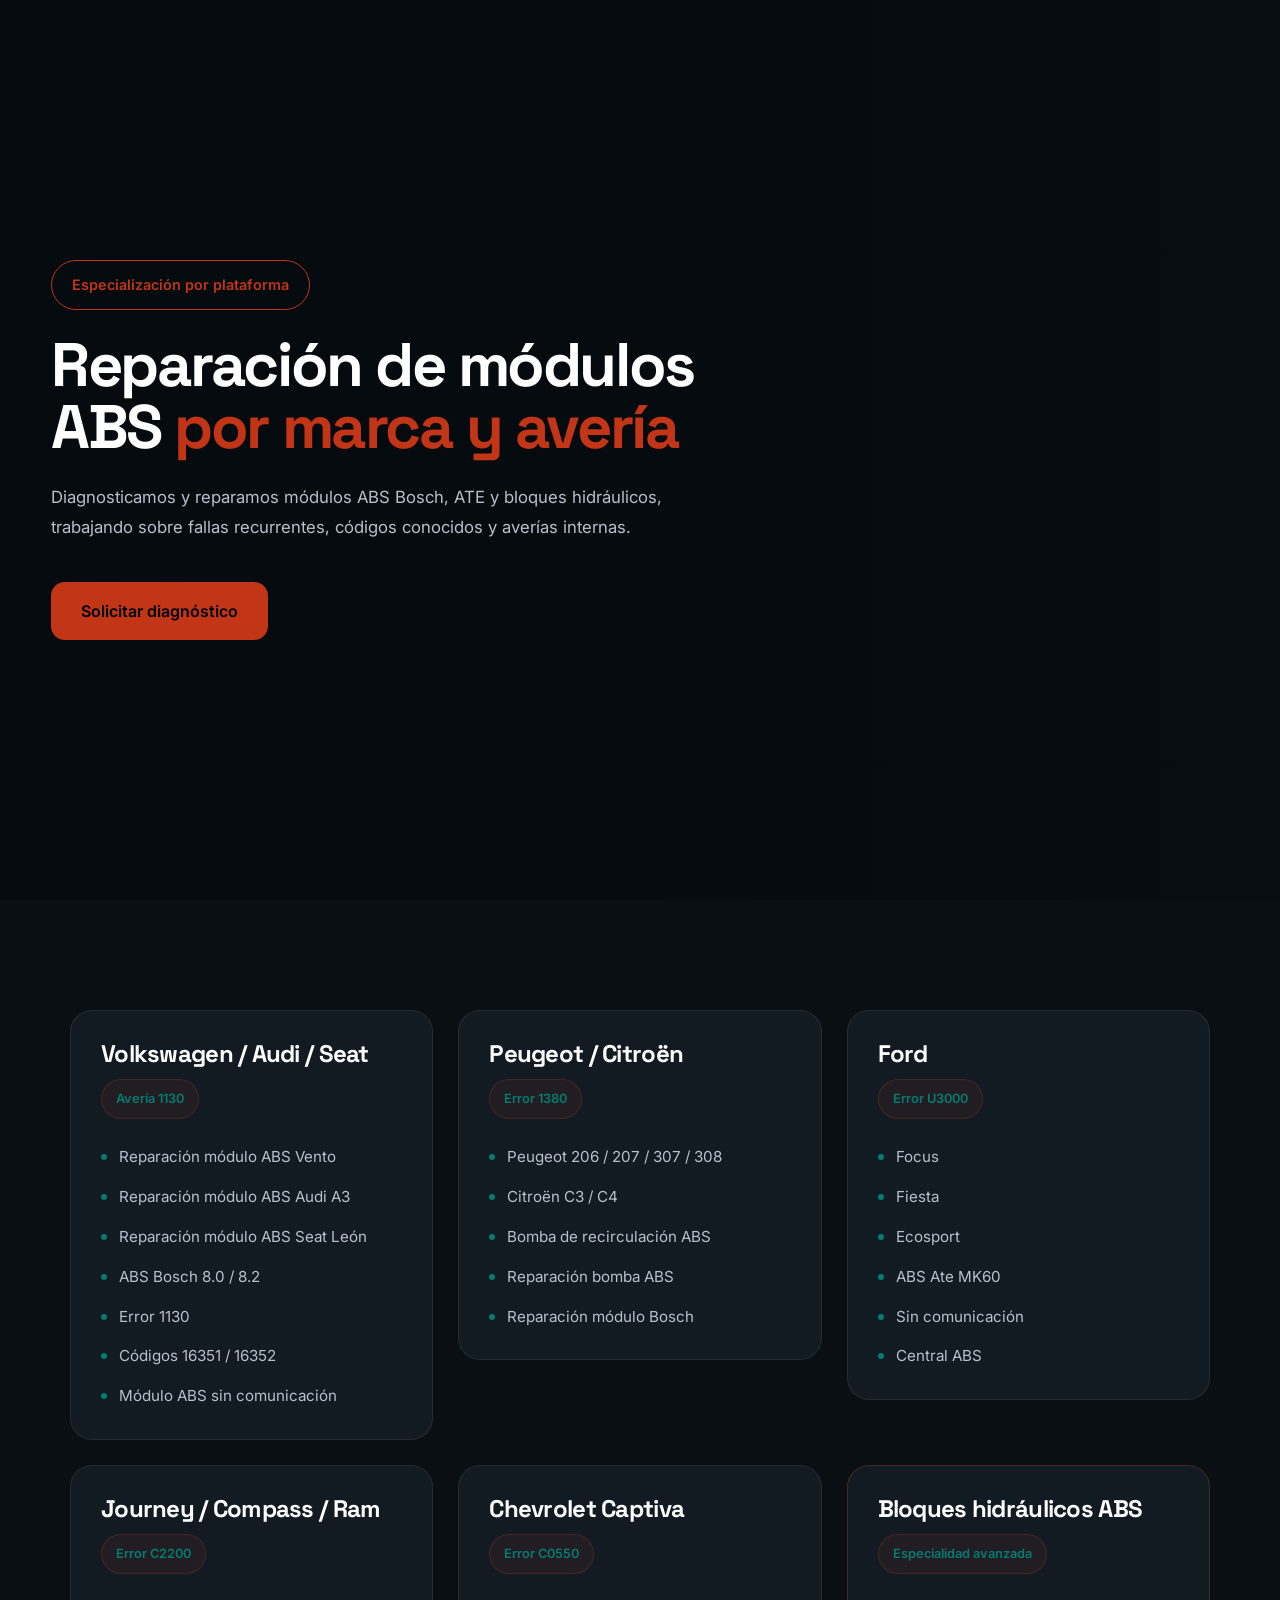
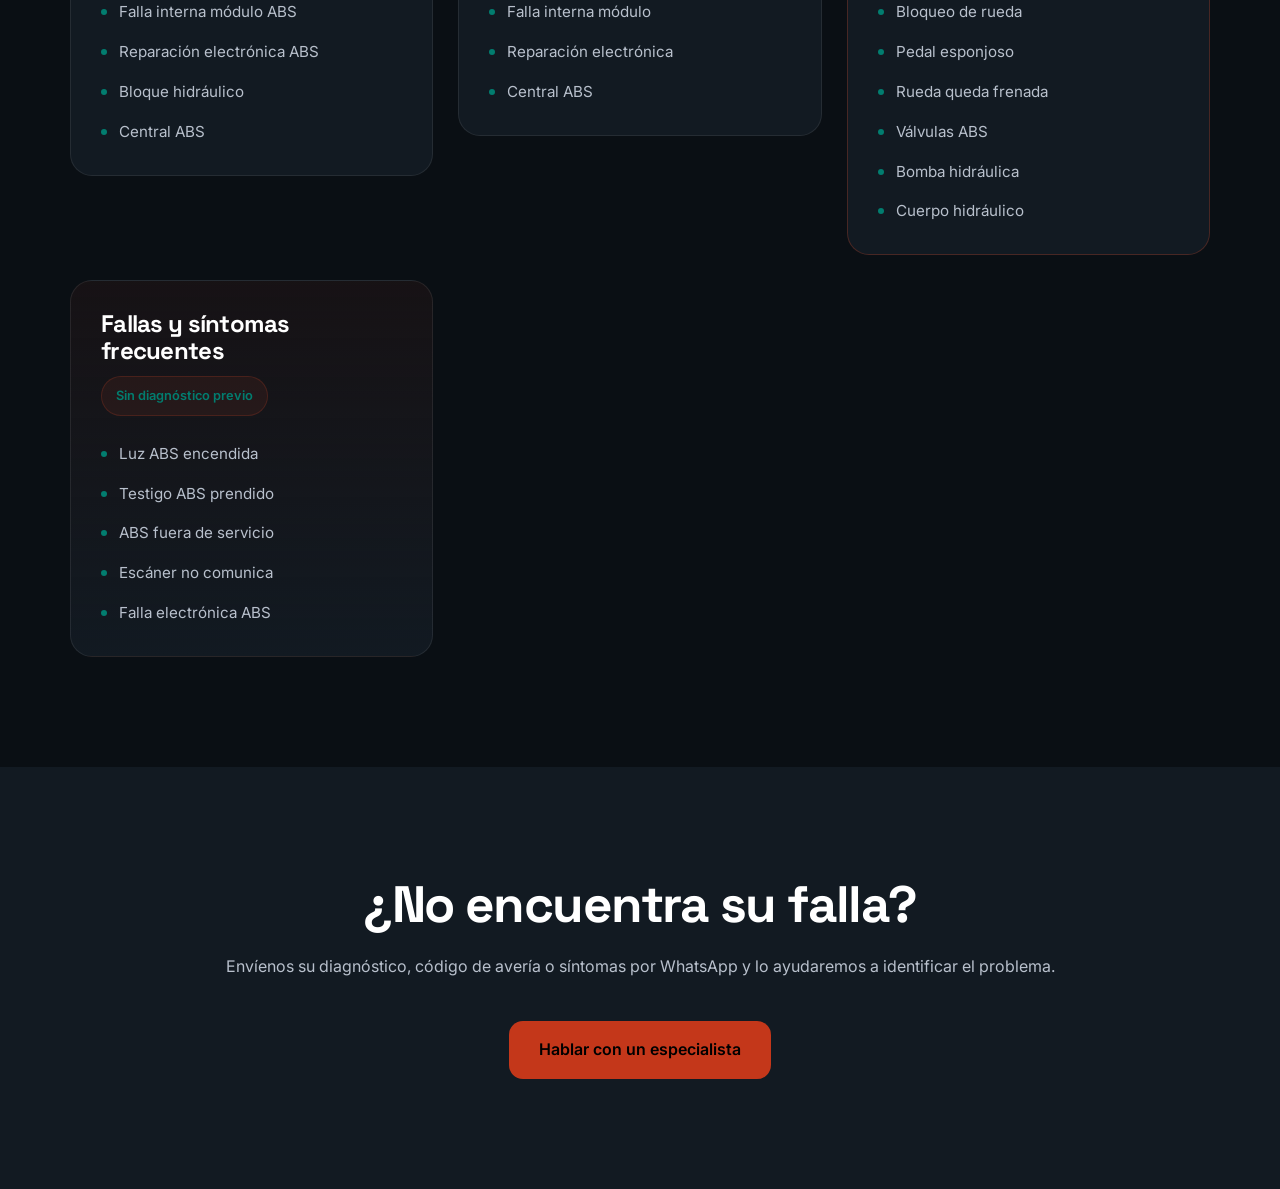
==== codigos.html @ b4c929f1 "Update codigos.html" ====
<!DOCTYPE html>
<html lang="es">

<head>
    <meta charset="UTF-8">
    <meta name="viewport" content="width=device-width, initial-scale=1.0">

    <title>
        Reparación de Módulos ABS por Marca y Avería | ABS Lab
    </title>

    <meta name="description"
        content="Reparación de módulos ABS por marca, modelo, códigos de avería y fallas recurrentes. Especialistas en ABS Bosch, ATE y bloques hidráulicos.">

    <meta name="robots" content="index, follow">

    <!-- SEO -->
    <meta name="keywords"
        content="reparación módulo ABS, avería 1130 ABS, error U3000 ABS, código C2200 ABS, reparación bloque hidráulico ABS, luz ABS encendida">

    <!-- Open Graph -->
    <meta property="og:title" content="Reparación de módulos ABS por marca y avería">
    <meta property="og:description"
        content="Especialistas en diagnóstico y reparación de módulos ABS, ESP y bloques hidráulicos.">
    <meta property="og:type" content="website">

    <!-- Fonts -->
    <link rel="preconnect" href="https://fonts.googleapis.com">
    <link rel="preconnect" href="https://fonts.gstatic.com" crossorigin>
    <link
        href="https://fonts.googleapis.com/css2?family=Inter:wght@300;400;500;600;700&family=Space+Grotesk:wght@500;600;700&display=swap"
        rel="stylesheet">

    <!-- Icons -->
    <link rel="stylesheet"
        href="https://cdnjs.cloudflare.com/ajax/libs/font-awesome/6.5.1/css/all.min.css">

    <!-- Main CSS -->
    <link rel="stylesheet" href="css/style.css">
        <link rel="icon" type="image/png" sizes="32x32" href="imgs/favicon.png">
    <link rel="apple-touch-icon" href="imgs/favicon.png">

</head>

<body>

    <!-- HERO -->
    <section class="hero">
        <div class="hero-overlay"></div>

        <div class="container hero-content">
            <div class="hero-text">

                <span class="hero-badge">
                    Especialización por plataforma
                </span>

                <h1>
                    Reparación de módulos ABS
                    <span>por marca y avería</span>
                </h1>

                <p class="hero-description">
                    Diagnosticamos y reparamos módulos ABS Bosch, ATE y bloques hidráulicos,
                    trabajando sobre fallas recurrentes, códigos conocidos y averías internas.
                </p>

                <div class="hero-buttons">
                    <a href="https://wa.me/5491149929383" class="btn btn-primary">
                        Solicitar diagnóstico
                    </a>
                </div>

            </div>
        </div>
    </section>

    <!-- CATALOGO -->
    <section class="abs-catalog">
        <div class="container">

            <div class="catalog-grid">

                <!-- Grupo 1 -->
                <article class="catalog-card">
                    <div class="catalog-head">
                        <h2>Volkswagen / Audi / Seat</h2>
                        <span>Avería 1130</span>
                    </div>

                    <div class="catalog-body">
                        <ul>
                            <li>Reparación módulo ABS Vento</li>
                            <li>Reparación módulo ABS Audi A3</li>
                            <li>Reparación módulo ABS Seat León</li>
                            <li>ABS Bosch 8.0 / 8.2</li>
                            <li>Error 1130</li>
                            <li>Códigos 16351 / 16352</li>
                            <li>Módulo ABS sin comunicación</li>
                        </ul>
                    </div>
                </article>

                <!-- Grupo 2 -->
                <article class="catalog-card">
                    <div class="catalog-head">
                        <h2>Peugeot / Citroën</h2>
                        <span>Error 1380</span>
                    </div>

                    <div class="catalog-body">
                        <ul>
                            <li>Peugeot 206 / 207 / 307 / 308</li>
                            <li>Citroën C3 / C4</li>
                            <li>Bomba de recirculación ABS</li>
                            <li>Reparación bomba ABS</li>
                            <li>Reparación módulo Bosch</li>
                        </ul>
                    </div>
                </article>

                <!-- Grupo 3 -->
                <article class="catalog-card">
                    <div class="catalog-head">
                        <h2>Ford</h2>
                        <span>Error U3000</span>
                    </div>

                    <div class="catalog-body">
                        <ul>
                            <li>Focus</li>
                            <li>Fiesta</li>
                            <li>Ecosport</li>
                            <li>ABS Ate MK60</li>
                            <li>Sin comunicación</li>
                            <li>Central ABS</li>
                        </ul>
                    </div>
                </article>

                <!-- Grupo 4 -->
                <article class="catalog-card">
                    <div class="catalog-head">
                        <h2>Journey / Compass / Ram</h2>
                        <span>Error C2200</span>
                    </div>

                    <div class="catalog-body">
                        <ul>
                            <li>Falla interna módulo ABS</li>
                            <li>Reparación electrónica ABS</li>
                            <li>Bloque hidráulico</li>
                            <li>Central ABS</li>
                        </ul>
                    </div>
                </article>

                <!-- Grupo 5 -->
                <article class="catalog-card">
                    <div class="catalog-head">
                        <h2>Chevrolet Captiva</h2>
                        <span>Error C0550</span>
                    </div>

                    <div class="catalog-body">
                        <ul>
                            <li>Falla interna módulo</li>
                            <li>Reparación electrónica</li>
                            <li>Central ABS</li>
                        </ul>
                    </div>
                </article>

                <!-- Grupo 6 -->
                <article class="catalog-card featured">
                    <div class="catalog-head">
                        <h2>Bloques hidráulicos ABS</h2>
                        <span>Especialidad avanzada</span>
                    </div>

                    <div class="catalog-body">
                        <ul>
                            <li>Bloqueo de rueda</li>
                            <li>Pedal esponjoso</li>
                            <li>Rueda queda frenada</li>
                            <li>Válvulas ABS</li>
                            <li>Bomba hidráulica</li>
                            <li>Cuerpo hidráulico</li>
                        </ul>
                    </div>
                </article>

                <!-- Grupo 7 -->
                <article class="catalog-card symptoms-card">
                    <div class="catalog-head">
                        <h2>Fallas y síntomas frecuentes</h2>
                        <span>Sin diagnóstico previo</span>
                    </div>

                    <div class="catalog-body">
                        <ul>
                            <li>Luz ABS encendida</li>
                            <li>Testigo ABS prendido</li>
                            <li>ABS fuera de servicio</li>
                            <li>Escáner no comunica</li>
                            <li>Falla electrónica ABS</li>
                        </ul>
                    </div>
                </article>

            </div>
        </div>
    </section>

    <!-- CTA -->
    <section class="cta">
        <div class="container narrow">
            <h2>
                ¿No encuentra su falla?
            </h2>
            <p>
                Envíenos su diagnóstico, código de avería o síntomas por WhatsApp
                y lo ayudaremos a identificar el problema.
            </p>

            <a href="https://wa.me/5491149929383" class="btn btn-primary">
                Hablar con un especialista
            </a>
        </div>
    </section>

    <!-- JS -->
    <script src="/js/main.js"></script>

</body>

</html>
---- css/style.css ----
/* ==================================================
   VARIABLES
================================================== */

:root{

--bg:#0A0F14;
--bg2:#121A22;
--green:#027d6f;
--orange:#e73e18d5;
--white:#FFFFFF;
--text:#B8C0CC;
--border:rgba(255,255,255,.08);

}

/* ==================================================
RESET
================================================== */

*{
margin:0;
padding:0;
box-sizing:border-box;
}

html{
scroll-behavior:smooth;
}

body{
font-family:'Inter',sans-serif;
background:var(--bg);
color:var(--white);
line-height:1.7;
overflow-x:hidden;
}

/* ==================================================
LAYOUT
================================================== */

.container{
width:min(1140px,92%);
margin:auto;
}

.narrow{
max-width:900px;
}

section{
padding:110px 0;
}

.dark{
background:var(--bg2);
}

/* ==================================================
TYPOGRAPHY
================================================== */

h1,
h2,
h3{
font-family:'Space Grotesk',sans-serif;
line-height:1.1;
}

h1{
font-size:clamp(3rem,6vw,5rem);
margin-bottom:25px;
}

h2{
font-size:clamp(2.2rem,4vw,3.5rem);
margin-bottom:20px;
letter-spacing:-0.03em;
}

.section h2,
.faq h2{
max-width:900px;
}

p{
color:var(--text);
}

.section-intro{
max-width:900px;
margin-bottom:50px;
}

/* ==================================================
BUTTONS
================================================== */

.btn{
display:inline-flex;
align-items:center;
justify-content:center;
min-width:200px;
height:58px;
padding:0 30px;
border-radius:14px;
text-decoration:none;
font-weight:600;
transition:.3s ease;
}

.btn-primary{
background:var(--orange);
color:#000;
}

.btn-primary:hover{
transform:translateY(-3px);
}

.btn-secondary{
border:1px solid rgba(255,255,255,.15);
color:#fff;
}

.btn-secondary:hover{
border-color:var(--green);
}

/* ==================================================
GENERIC CARDS
================================================== */

.card,
.benefit{
background:var(--bg2);
border:1px solid var(--border);
border-radius:20px;
padding:30px;
transition:.3s ease;
}

.card:hover,
.benefit:hover{
transform:translateY(-4px);
border-color:var(--green);
}

.card h3,
.benefit h3{
margin-bottom:15px;
}

.card p,
.benefit p{
font-size:.95rem;
}

/* ==================================================
HERO (INTACTO)
================================================== */

.hero{
position:relative;
min-height:900px;
display:flex;
align-items:flex-start;
padding-top:170px;
padding-bottom:120px;
background-image:url("imgs/hero.png");
background-size:cover;
background-position:right center;
overflow:hidden;
}

.hero-overlay{
position:absolute;
inset:0;
background:
linear-gradient(
90deg,
rgba(5,10,15,.92) 0%,
rgba(5,10,15,.82) 45%,
rgba(5,10,15,.45) 100%
);
}

.hero .container{
width:min(1200px,92%);
}

.hero-content{
position:relative;
z-index:2;
width:100%;
}

.hero-text{
max-width:680px;
}

.hero-badge{
display:inline-block;
padding:12px 20px;
border:1px solid var(--orange);
border-radius:999px;
color:var(--orange);
margin-bottom:25px;
font-size:.9rem;
font-weight:600;
}

.hero h1{
font-size:clamp(2.6rem,4.8vw,4.5rem);
line-height:1;
margin-bottom:24px;
letter-spacing:-0.04em;
}

.hero h1 span{
color:var(--orange);
}

.hero-description{
max-width:620px;
font-size:1.05rem;
line-height:1.8;
margin-bottom:40px;
}

.hero-features{
display:grid;
grid-template-columns:repeat(2,1fr);
gap:25px;
margin-bottom:50px;
}

.feature{
display:flex;
align-items:center;
gap:15px;
}

.icon{
width:54px;
height:54px;
display:flex;
align-items:center;
justify-content:center;
border-radius:14px;
background:rgba(124,255,0,.08);
border:1px solid var(--orange);
color:var(--orange);
font-size:1.25rem;
}

.hero-buttons{
display:flex;
gap:20px;
margin-bottom:50px;
}


.workflow-grid{
    display:grid;
    grid-template-columns:repeat(5,1fr);
    gap:20px;
    margin-bottom:30px;
}

.workflow-card{
    background:var(--bg);
    border:1px solid var(--border);
    border-radius:20px;
    padding:25px;
    cursor:pointer;
    transition:.35s ease;
    min-height:230px;
}

.workflow-card:hover,
.workflow-card.active{
    border-color:var(green);
    transform:translateY(-6px);
}

.workflow-head span{
    display:block;
    font-size:2rem;
    font-weight:700;
    color:var(--orange);
    margin-bottom:15px;
}

.workflow-head h3{
    font-size:1.05rem;
    margin-bottom:12px;
}

.workflow-head small{
    display:block;
    color:var(--text);
    font-size:.85rem;
    line-height:1.6;
}

/* MOBILE BODY (oculto desktop) */

.workflow-body{
    display:none;
}

/* DESKTOP PANEL */

.workflow-panel{
    margin-top:30px;
    background:var(--bg);
    border:1px solid var(--border);
    border-radius:20px;
    overflow:hidden;
    max-height:0;
    opacity:0;
    padding:0 40px;
    transition:
        max-height .45s ease,
        opacity .35s ease,
        padding .35s ease;
}

.workflow-panel.open{
    max-height:500px;
    opacity:1;
    padding:40px;
}

.workflow-content{
    display:none;
}

.workflow-content.active{
    display:block;
}

.workflow-content p{
    font-size:1rem;
    line-height:1.9;
    max-width:1000px;
}

/* TABLET */

@media(max-width:1100px){
    .workflow-grid{
        grid-template-columns:repeat(3,1fr);
    }
}

/* MOBILE */

@media(max-width:768px){

    .workflow-grid{
        grid-template-columns:1fr;
    }

    .workflow-panel{
        display:none;
    }

    .workflow-card{
        min-height:auto;
    }

    .workflow-body{
        display:block;
        max-height:0;
        opacity:0;
        overflow:hidden;
        transition:
            max-height .45s ease,
            opacity .3s ease,
            margin-top .35s ease;
    }

    .workflow-card.active .workflow-body{
        max-height:260px;
        opacity:1;
        margin-top:20px;
        overflow-y:auto;
        padding-right:8px;
    }

    .workflow-card.active .workflow-body::-webkit-scrollbar{
        width:6px;
    }

    .workflow-card.active .workflow-body::-webkit-scrollbar-thumb{
        background:var(--green);
        border-radius:20px;
    }
}

/* ==================================================
SERVICES
================================================== */

.services-grid{
display:grid;
grid-template-columns:repeat(auto-fit,minmax(280px,1fr));
gap:25px;
}

/* ==================================================
BENEFITS
================================================== */

.benefits{
display:grid;
grid-template-columns:repeat(3,1fr);
gap:25px;
}

.benefit-icon{
width:70px;
height:70px;
display:flex;
align-items:center;
justify-content:center;
margin-bottom:25px;
border-radius:18px;
background:rgba(230,75,41,.08);
border:1px solid rgba(230,75,41,.18);
}

.benefit-icon i{
font-size:1.9rem;
color:var(--orange);
}

/* ==================================================
FAQ
================================================== */

.faq{
background:var(--bg2);
}

.faq details{
background:var(--bg);
border:1px solid var(--border);
border-radius:18px;
padding:25px;
margin-bottom:15px;
}

.faq summary{
cursor:pointer;
font-weight:600;
font-size:1.1rem;
}

.faq p{
margin-top:20px;
}

/* ==================================================
STATS
================================================== */

.stats .container{
display:grid;
grid-template-columns:repeat(4,1fr);
gap:30px;
}

.stat{
text-align:center;
}

.stat h3{
font-size:2rem;
color:var(--orange);
margin-bottom:10px;
}

/* ==================================================
CTA
================================================== */

.cta{
background:var(--bg2);
text-align:center;
}

.cta h2{
color:var(--white);
}

.cta p{
margin-bottom:40px;
}

/* ==================================================
FOOTER
================================================== */

.footer{
background:var(--bg2);
border-top:1px solid var(--border);
padding:80px 0 0;
}

.footer-grid{
display:grid;
grid-template-columns:1.4fr 1fr 1fr 1.4fr;
gap:40px;
align-items:start;
}

.footer h3,
.footer h4{
margin-bottom:20px;
}

.footer-brand p{
max-width:340px;
}

.footer-column ul{
list-style:none;
}

.footer-column li{
margin-bottom:14px;
}

.footer-column a{
color:var(--text);
text-decoration:none;
transition:.3s;
}

.footer-column a:hover{
color:var(--orange);
}

.footer-map iframe{
width:100%;
height:220px;
border:0;
border-radius:18px;
}

.footer-bottom{
margin-top:60px;
padding:25px 0;
border-top:1px solid var(--border);
}

.footer-bottom p{
text-align:center;
font-size:.9rem;
opacity:.7;
}

/* BRAND */

.footer-logo-wrap{
display:flex;
align-items:center;
gap:18px;
margin-bottom:20px;
}

.footer-logo{
width:68px;
height:auto;
object-fit:contain;
flex-shrink:0;
}

.footer-brand-text{
display:flex;
flex-direction:column;
justify-content:center;
}

.footer-brand-text h3{
margin:10px;
line-height:1;
color: var(--orange);
}

.footer-brand-text span{
font-size:.7rem;
color:var(--text);
letter-spacing:.04em;
text-transform:uppercase;
opacity:.75;
}

.footer-brand p{
max-width:340px;
}

/* ==================================================
WHATSAPP FLOAT
================================================== */

.whatsapp-float{
position:fixed;
right:30px;
bottom:30px;
z-index:999;
display:flex;
align-items:center;
gap:14px;
padding:14px 20px;
background:linear-gradient(135deg,#25D366,#1ebe5d);
color:#fff;
text-decoration:none;
border-radius:999px;
box-shadow:0 10px 30px rgba(0,0,0,.35);
transition:.35s ease;
font-weight:600;
}

.whatsapp-float:hover{
transform:translateY(-4px) scale(1.03);
}

.whatsapp-float i{
    font-size:2.4rem;
}

/* ==================================================
RESPONSIVE GENERAL
================================================== */

@media(max-width:900px){

.hero{
min-height:auto;
padding:140px 0;
}

.hero-features{
grid-template-columns:1fr;
}

.hero-buttons{
flex-direction:column;
}

.hero-buttons .btn{
width:100%;
}

.benefits{
grid-template-columns:1fr;
}

.stats .container{
grid-template-columns:1fr;
}

.footer-grid{
grid-template-columns:1fr;
}

}

@media(max-width:768px){

section{
padding:80px 0;
}

h2{
text-align:center;
}

.services-grid{
grid-template-columns:1fr;
}

.whatsapp-float{
right:20px;
bottom:20px;
width:60px;
height:60px;
padding:0;
justify-content:center;
}

.whatsapp-float span{
display:none;
}

.whatsapp-float i{
font-size:2rem;
}

}

.abs-catalog{
padding:110px 0;
background:var(--bg);
}

.catalog-intro{
max-width:800px;
margin-bottom:70px;
}

.catalog-grid{
display:grid;
grid-template-columns:repeat(3,1fr);
gap:25px;
align-items:start;
}

.catalog-card{
background:var(--bg2);
border:1px solid var(--border);
border-radius:22px;
padding:30px;
transition:.35s ease;
}

.catalog-card:hover{
transform:translateY(-6px);
border-color:rgba(230,75,41,.25);
}

.catalog-head{
margin-bottom:25px;
}

.catalog-head h2{
font-size:1.5rem;
margin-bottom:12px;
}

.catalog-head span{
display:inline-flex;
padding:8px 14px;
border-radius:999px;
font-size:.8rem;
font-weight:600;
background:rgba(230,75,41,.08);
border:1px solid rgba(230,75,41,.18);
color:var(--green);
}

.catalog-body ul{
list-style:none;
display:flex;
flex-direction:column;
gap:14px;
}

.catalog-body li{
position:relative;
padding-left:18px;
color:var(--text);
font-size:.95rem;
}

.catalog-body li::before{
content:"";
position:absolute;
left:0;
top:10px;
width:6px;
height:6px;
border-radius:50%;
background:var(--green);
}

.featured{
border-color:rgba(230,75,41,.25);
}

.symptoms-card{
background:
linear-gradient(
180deg,
rgba(230,75,41,.06),
rgba(18,26,34,1)
);
}

@media(max-width:1100px){
.catalog-grid{
grid-template-columns:repeat(2,1fr);
}
}

@media(max-width:768px){
.catalog-grid{
grid-template-columns:1fr;
}

.catalog-head h2{
font-size:1.3rem;
}
}
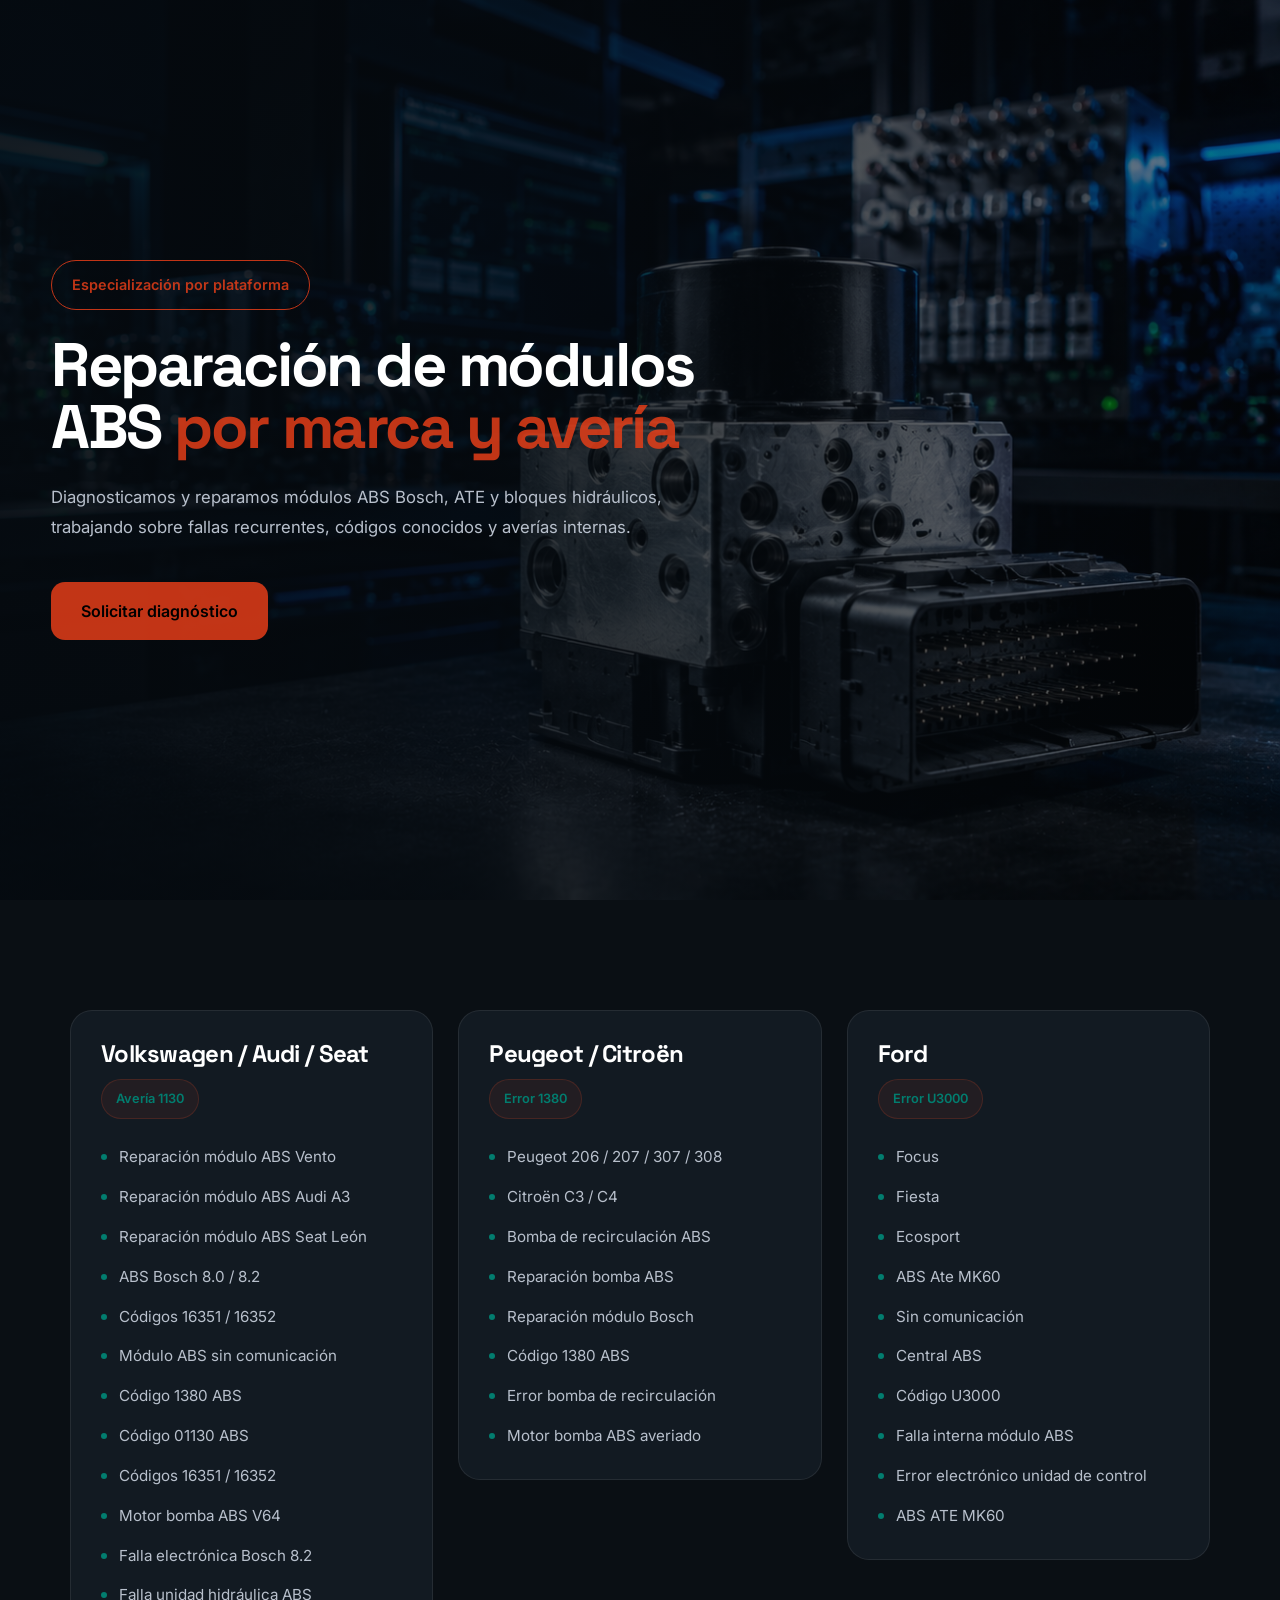
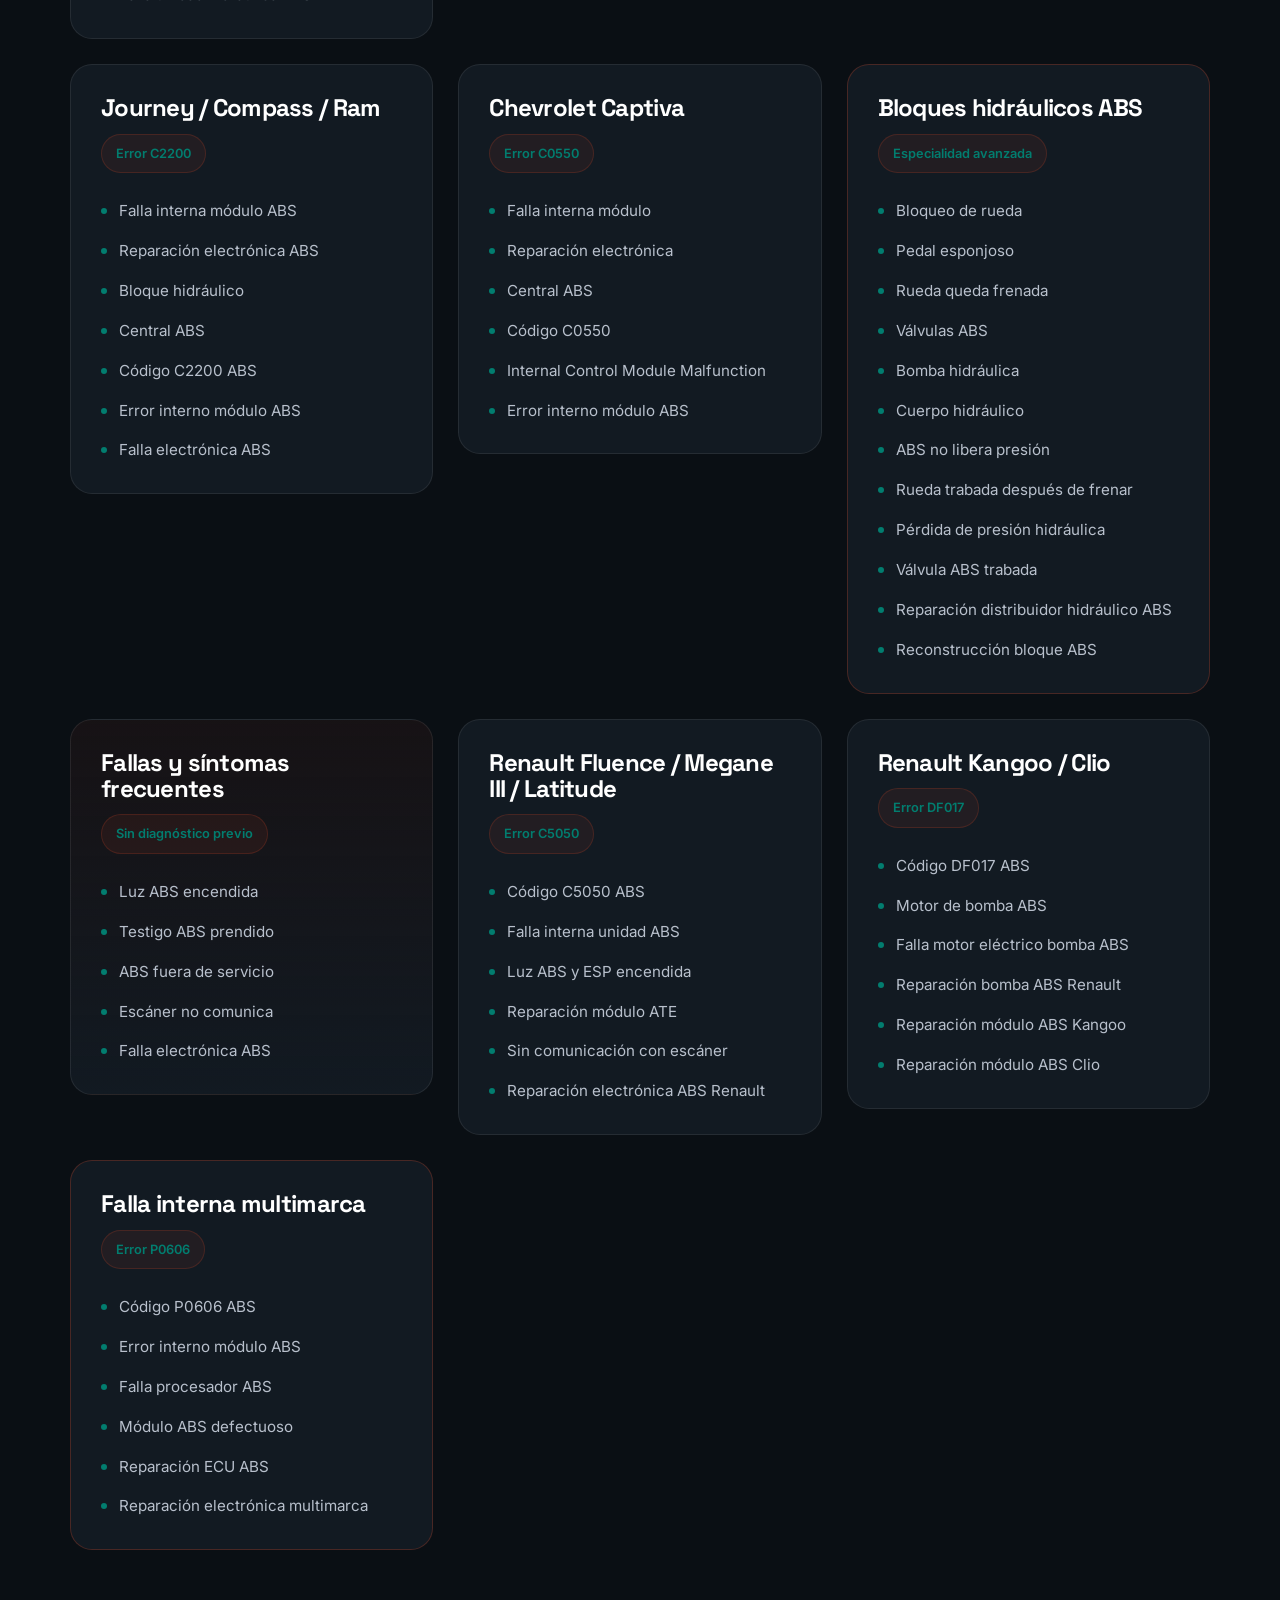
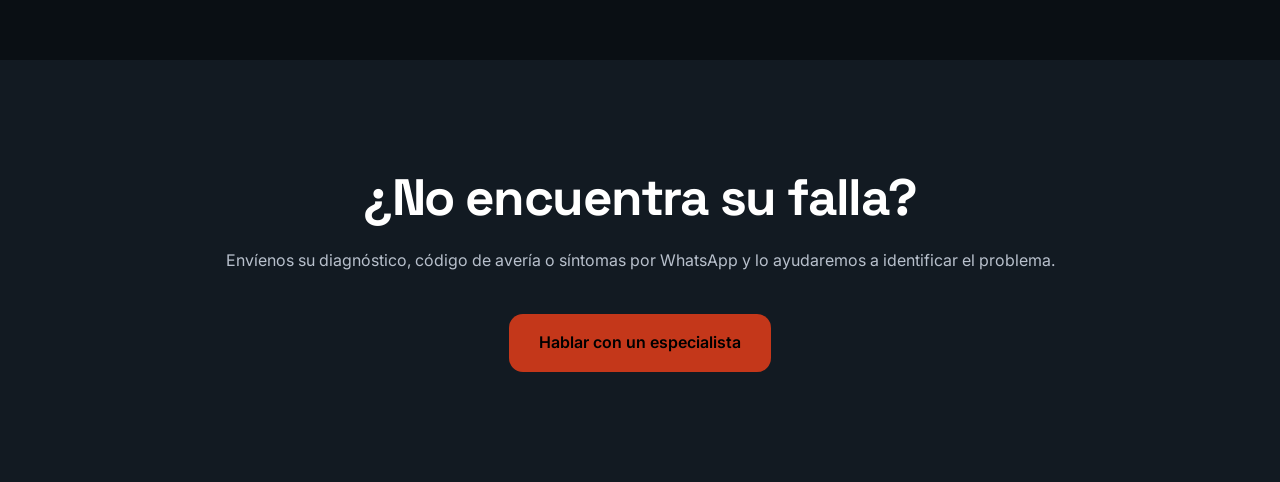
==== commit 8b54a71e: "Add files via upload" ====
--- a/codigos.html
+++ b/codigos.html
@@ -36,9 +36,9 @@
         href="https://cdnjs.cloudflare.com/ajax/libs/font-awesome/6.5.1/css/all.min.css">
 
     <!-- Main CSS -->
-    <link rel="stylesheet" href="css/style.css">
-        <link rel="icon" type="image/png" sizes="32x32" href="imgs/favicon.png">
-    <link rel="apple-touch-icon" href="imgs/favicon.png">
+    <link rel="stylesheet" href="/css/style.css">
+        <link rel="icon" type="image/png" sizes="32x32" href="/imgs/favicon.png">
+    <link rel="apple-touch-icon" href="/imgs/favicon.png">
 
 </head>
 
@@ -94,9 +94,14 @@
                             <li>Reparación módulo ABS Audi A3</li>
                             <li>Reparación módulo ABS Seat León</li>
                             <li>ABS Bosch 8.0 / 8.2</li>
-                            <li>Error 1130</li>
                             <li>Códigos 16351 / 16352</li>
                             <li>Módulo ABS sin comunicación</li>
+                            <li>Código 1380 ABS</li>
+                            <li>Código 01130 ABS</li>
+                            <li>Códigos 16351 / 16352</li>
+                            <li>Motor bomba ABS V64</li>
+                            <li>Falla electrónica Bosch 8.2</li>
+                            <li>Falla unidad hidráulica ABS</li>
                         </ul>
                     </div>
                 </article>
@@ -115,6 +120,9 @@
                             <li>Bomba de recirculación ABS</li>
                             <li>Reparación bomba ABS</li>
                             <li>Reparación módulo Bosch</li>
+                            <li>Código 1380 ABS</li>
+                            <li>Error bomba de recirculación</li>
+                            <li>Motor bomba ABS averiado</li>
                         </ul>
                     </div>
                 </article>
@@ -134,6 +142,10 @@
                             <li>ABS Ate MK60</li>
                             <li>Sin comunicación</li>
                             <li>Central ABS</li>
+                            <li>Código U3000</li>
+                            <li>Falla interna módulo ABS</li>
+                            <li>Error electrónico unidad de control</li>
+                            <li>ABS ATE MK60</li>
                         </ul>
                     </div>
                 </article>
@@ -151,6 +163,9 @@
                             <li>Reparación electrónica ABS</li>
                             <li>Bloque hidráulico</li>
                             <li>Central ABS</li>
+                            <li>Código C2200 ABS</li>
+                            <li>Error interno módulo ABS</li>
+                            <li>Falla electrónica ABS</li>
                         </ul>
                     </div>
                 </article>
@@ -167,6 +182,9 @@
                             <li>Falla interna módulo</li>
                             <li>Reparación electrónica</li>
                             <li>Central ABS</li>
+                            <li>Código C0550</li>
+                            <li>Internal Control Module Malfunction</li>
+                            <li>Error interno módulo ABS</li>
                         </ul>
                     </div>
                 </article>
@@ -186,6 +204,12 @@
                             <li>Válvulas ABS</li>
                             <li>Bomba hidráulica</li>
                             <li>Cuerpo hidráulico</li>
+                            <li>ABS no libera presión</li>
+                            <li>Rueda trabada después de frenar</li>
+                            <li>Pérdida de presión hidráulica</li>
+                            <li>Válvula ABS trabada</li>
+                            <li>Reparación distribuidor hidráulico ABS</li>
+                            <li>Reconstrucción bloque ABS</li>
                         </ul>
                     </div>
                 </article>
@@ -207,6 +231,62 @@
                         </ul>
                     </div>
                 </article>
+                <!-- Grupo 8 -->
+<article class="catalog-card">
+    <div class="catalog-head">
+        <h2>Renault Fluence / Megane III / Latitude</h2>
+        <span>Error C5050</span>
+    </div>
+
+    <div class="catalog-body">
+        <ul>
+            <li>Código C5050 ABS</li>
+            <li>Falla interna unidad ABS</li>
+            <li>Luz ABS y ESP encendida</li>
+            <li>Reparación módulo ATE</li>
+            <li>Sin comunicación con escáner</li>
+            <li>Reparación electrónica ABS Renault</li>
+        </ul>
+    </div>
+</article>
+
+<!-- Grupo 9 -->
+<article class="catalog-card">
+    <div class="catalog-head">
+        <h2>Renault Kangoo / Clio</h2>
+        <span>Error DF017</span>
+    </div>
+
+    <div class="catalog-body">
+        <ul>
+            <li>Código DF017 ABS</li>
+            <li>Motor de bomba ABS</li>
+            <li>Falla motor eléctrico bomba ABS</li>
+            <li>Reparación bomba ABS Renault</li>
+            <li>Reparación módulo ABS Kangoo</li>
+            <li>Reparación módulo ABS Clio</li>
+        </ul>
+    </div>
+</article>
+
+<!-- Grupo 10 -->
+<article class="catalog-card featured">
+    <div class="catalog-head">
+        <h2>Falla interna multimarca</h2>
+        <span>Error P0606</span>
+    </div>
+
+    <div class="catalog-body">
+        <ul>
+            <li>Código P0606 ABS</li>
+            <li>Error interno módulo ABS</li>
+            <li>Falla procesador ABS</li>
+            <li>Módulo ABS defectuoso</li>
+            <li>Reparación ECU ABS</li>
+            <li>Reparación electrónica multimarca</li>
+        </ul>
+    </div>
+</article>
 
             </div>
         </div>
@@ -234,4 +314,4 @@
 
 </body>
 
-</html>
+</html>
--- a/css/style.css
+++ b/css/style.css
@@ -168,7 +168,7 @@
 align-items:flex-start;
 padding-top:170px;
 padding-bottom:120px;
-background-image:url("imgs/hero.png");
+background-image:url('../imgs/hero.png');
 background-size:cover;
 background-position:right center;
 overflow:hidden;
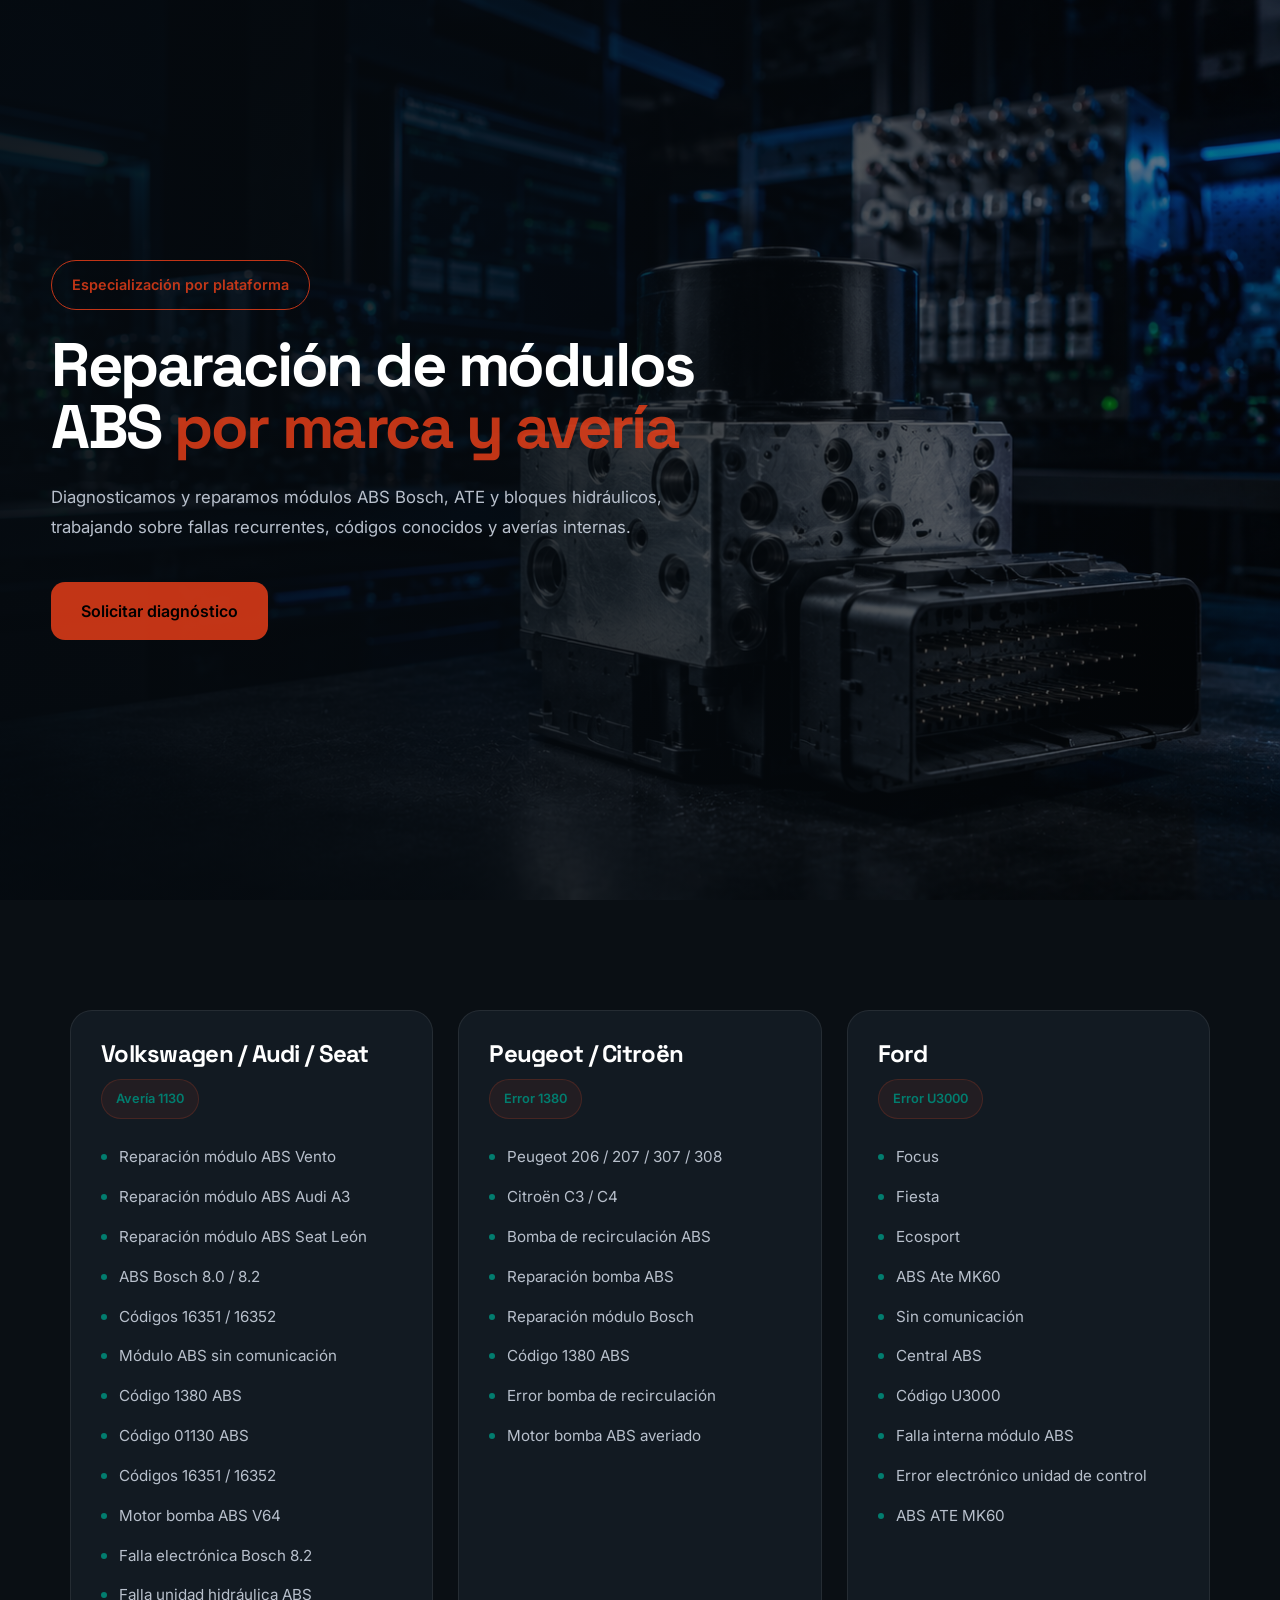
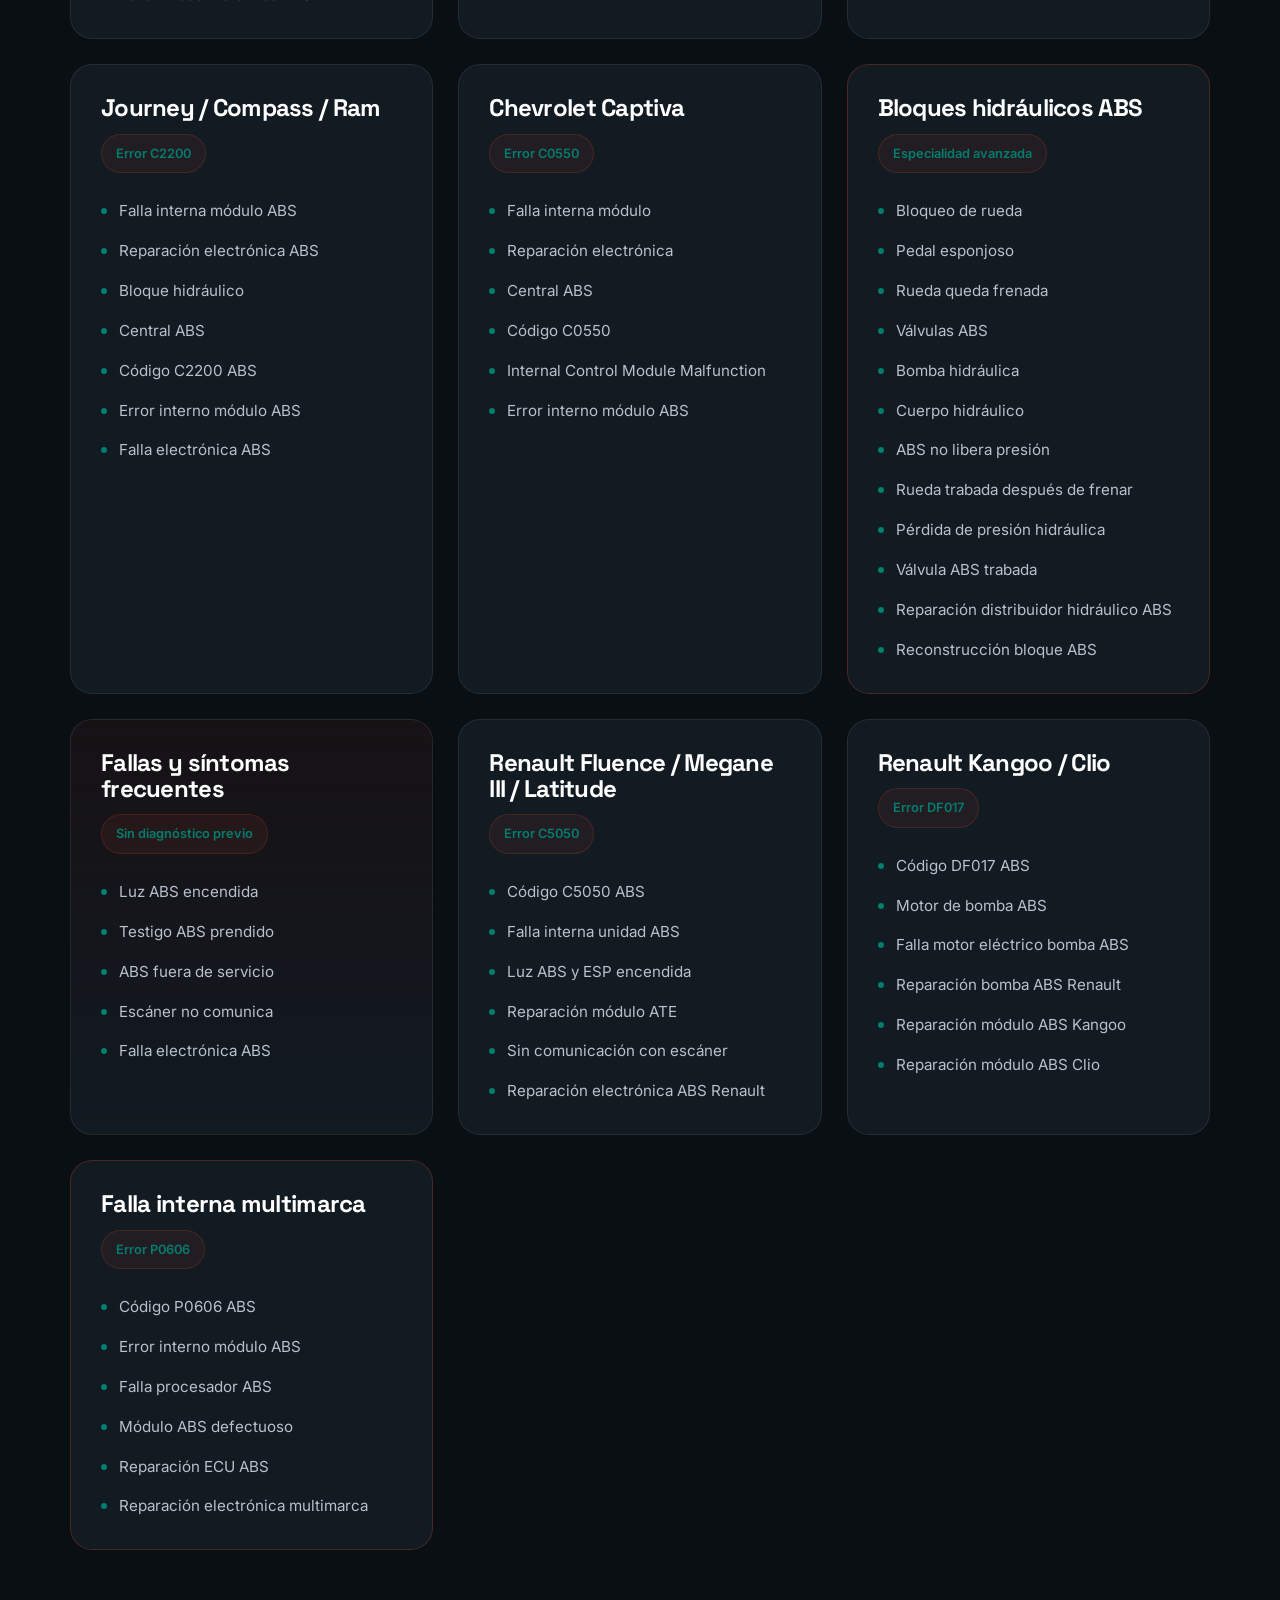
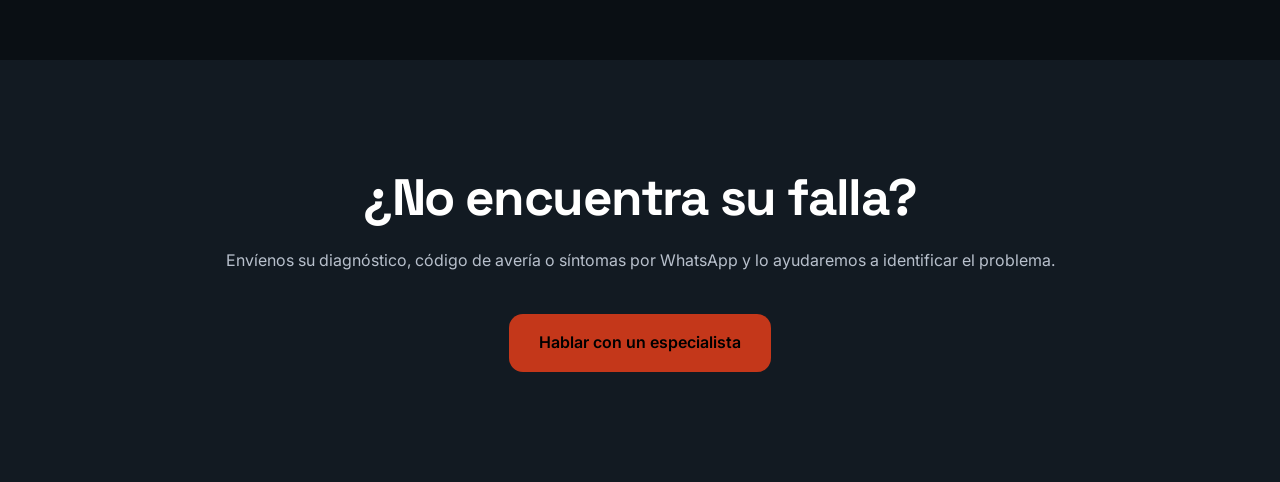
==== commit 8ea81412: "Add files via upload" ====
--- a/css/style.css
+++ b/css/style.css
@@ -168,7 +168,7 @@
 align-items:flex-start;
 padding-top:170px;
 padding-bottom:120px;
-background-image:url('../imgs/hero.png');
+background-image:url("/imgs/hero.png");
 background-size:cover;
 background-position:right center;
 overflow:hidden;
@@ -727,6 +727,9 @@
 border-radius:22px;
 padding:30px;
 transition:.35s ease;
+height: 100%;
+display: flex;
+flex-direction: column;
 }
 
 .catalog-card:hover{
@@ -754,6 +757,10 @@
 color:var(--green);
 }
 
+.catalog-body {
+    flex:1;
+}
+
 .catalog-body ul{
 list-style:none;
 display:flex;
@@ -792,6 +799,10 @@
 );
 }
 
+.catalog-grid {
+    align-items: stretch;
+}
+
 @media(max-width:1100px){
 .catalog-grid{
 grid-template-columns:repeat(2,1fr);
@@ -806,4 +817,4 @@
 .catalog-head h2{
 font-size:1.3rem;
 }
-}
+}
